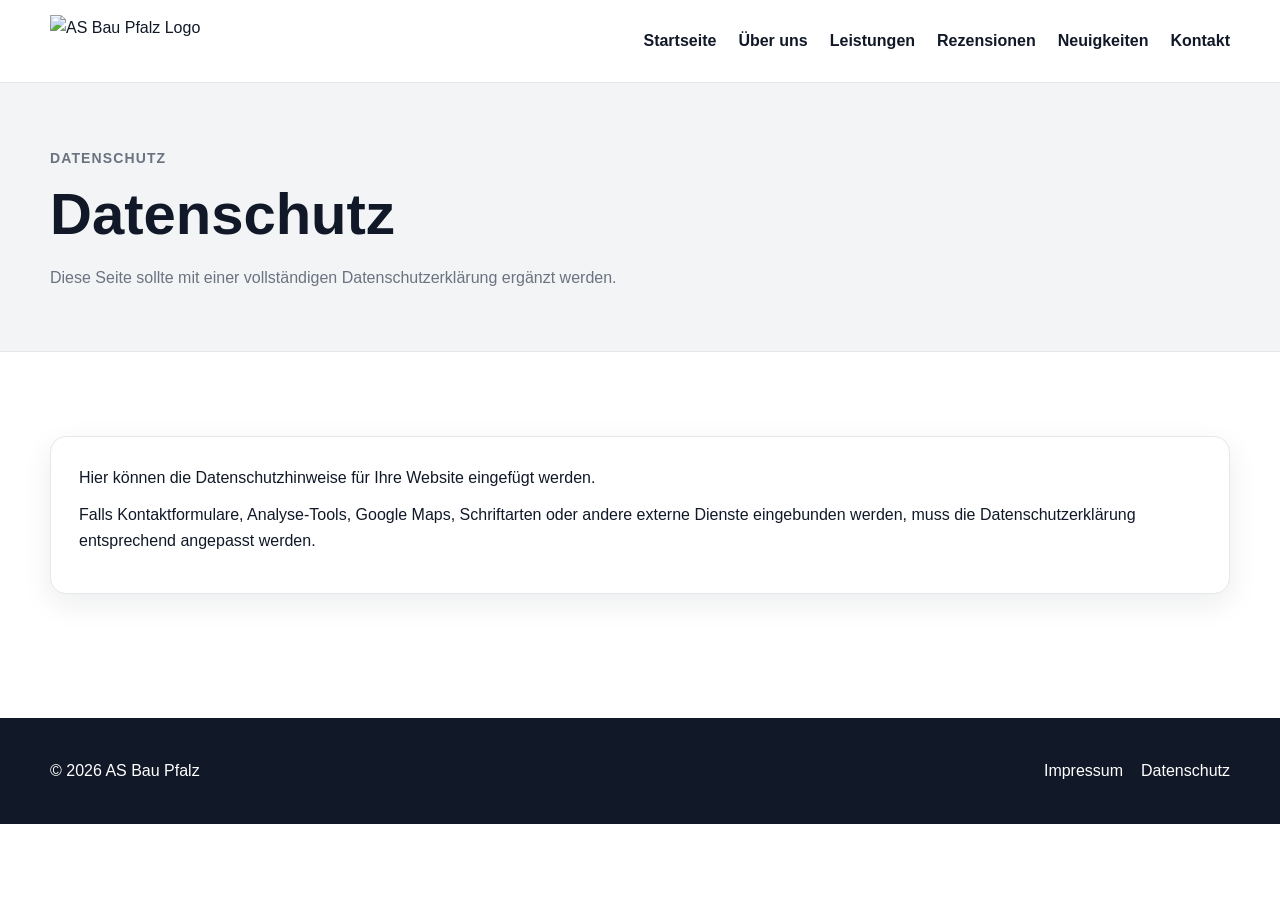
==== datenschutz.html @ 0f791a1e "Create datenschutz.html" ====
<!DOCTYPE html>
<html lang="de">
<head>
  <meta charset="UTF-8" />
  <meta name="viewport" content="width=device-width, initial-scale=1.0" />
  <title>Datenschutz | AS Bau Pfalz</title>
  <meta name="description" content="Datenschutzhinweise von AS Bau Pfalz." />
  <link rel="stylesheet" href="style.css" />
</head>
<body>
  <header class="site-header">
    <div class="container nav-wrap">
      <a href="index.html" class="brand">
        <img src="assets/logo.png" alt="AS Bau Pfalz Logo" class="logo" />
      </a>
      <nav class="site-nav">
        <a href="index.html">Startseite</a>
        <a href="ueber-uns.html">Über uns</a>
        <a href="leistungen.html">Leistungen</a>
        <a href="rezensionen.html">Rezensionen</a>
        <a href="neuigkeiten.html">Neuigkeiten</a>
        <a href="kontakt.html">Kontakt</a>
      </nav>
    </div>
  </header>

  <main>
    <section class="page-hero">
      <div class="container">
        <p class="eyebrow">Datenschutz</p>
        <h1>Datenschutz</h1>
        <p>Diese Seite sollte mit einer vollständigen Datenschutzerklärung ergänzt werden.</p>
      </div>
    </section>

    <section class="section">
      <div class="container">
        <article class="card legal">
          <p>Hier können die Datenschutzhinweise für Ihre Website eingefügt werden.</p>
          <p>Falls Kontaktformulare, Analyse-Tools, Google Maps, Schriftarten oder andere externe Dienste eingebunden werden, muss die Datenschutzerklärung entsprechend angepasst werden.</p>
        </article>
      </div>
    </section>
  </main>

  <footer class="site-footer">
    <div class="container footer-wrap">
      <p>© 2026 AS Bau Pfalz</p>
      <div class="footer-links">
        <a href="impressum.html">Impressum</a>
        <a href="datenschutz.html">Datenschutz</a>
      </div>
    </div>
  </footer>
</body>
</html>
---- style.css ----
:root {
  --primary: #0E4FAF;
  --dark: #111827;
  --dark-2: #1F2937;
  --light: #F3F4F6;
  --white: #FFFFFF;
  --muted: #6B7280;
  --border: #E5E7EB;
  --shadow: 0 10px 30px rgba(17, 24, 39, 0.08);
  --radius: 16px;
  --container: 1180px;
}

* {
  box-sizing: border-box;
}

html {
  scroll-behavior: smooth;
}

body {
  margin: 0;
  font-family: Arial, sans-serif;
  color: var(--dark);
  background: var(--white);
  line-height: 1.6;
}

a {
  color: inherit;
  text-decoration: none;
}

img {
  max-width: 100%;
  display: block;
}

.container {
  width: min(100% - 32px, var(--container));
  margin: 0 auto;
}

.site-header {
  background: var(--white);
  border-bottom: 1px solid var(--border);
  position: sticky;
  top: 0;
  z-index: 10;
}

.nav-wrap {
  display: flex;
  align-items: center;
  justify-content: space-between;
  min-height: 82px;
  gap: 24px;
}

.brand {
  display: flex;
  align-items: center;
}

.logo {
  height: 52px;
  width: auto;
}

.site-nav {
  display: flex;
  gap: 22px;
  flex-wrap: wrap;
}

.site-nav a {
  font-weight: 700;
  color: var(--dark);
}

.site-nav a.active,
.site-nav a:hover {
  color: var(--primary);
}

.hero {
  background: linear-gradient(135deg, var(--dark) 0%, #153D7A 60%, var(--primary) 100%);
  color: var(--white);
  padding: 88px 0;
}

.hero-grid {
  display: grid;
  grid-template-columns: 1.2fr 0.8fr;
  gap: 28px;
  align-items: center;
}

.eyebrow {
  color: var(--primary);
  font-weight: 700;
  text-transform: uppercase;
  letter-spacing: 0.08em;
  font-size: 14px;
  margin: 0 0 10px;
}

.hero .eyebrow {
  color: #BFDBFE;
}

h1, h2, h3 {
  line-height: 1.2;
  margin-top: 0;
}

h1 {
  font-size: clamp(36px, 6vw, 58px);
  margin-bottom: 16px;
}

h2 {
  font-size: clamp(28px, 4vw, 40px);
  margin-bottom: 14px;
}

h3 {
  font-size: 22px;
  margin-bottom: 12px;
}

.lead {
  font-size: 18px;
  max-width: 700px;
  color: rgba(255,255,255,0.92);
}

.hero-actions {
  display: flex;
  gap: 14px;
  flex-wrap: wrap;
  margin-top: 28px;
}

.button {
  display: inline-flex;
  align-items: center;
  justify-content: center;
  padding: 14px 22px;
  border-radius: 999px;
  background: var(--primary);
  color: var(--white);
  font-weight: 700;
  border: 2px solid var(--primary);
  transition: 0.2s ease;
}

.button:hover {
  transform: translateY(-1px);
  opacity: 0.95;
}

.button-secondary {
  background: transparent;
  border-color: rgba(255,255,255,0.3);
  color: var(--white);
}

.hero-card,
.card,
.cta-box {
  border-radius: var(--radius);
  box-shadow: var(--shadow);
}

.hero-card {
  background: rgba(255,255,255,0.08);
  border: 1px solid rgba(255,255,255,0.12);
  padding: 28px;
  backdrop-filter: blur(8px);
}

.check-list {
  margin: 18px 0 0;
  padding-left: 20px;
}

.check-list li {
  margin-bottom: 10px;
}

.section {
  padding: 84px 0;
}

.section-alt {
  background: var(--light);
}

.section-head {
  max-width: 760px;
  margin-bottom: 28px;
}

.grid-3 {
  display: grid;
  grid-template-columns: repeat(3, 1fr);
  gap: 22px;
}

.card {
  background: var(--white);
  padding: 28px;
  border: 1px solid var(--border);
}

.soft {
  background: #F8FAFC;
}

.split {
  display: grid;
  grid-template-columns: 1fr 1fr;
  gap: 22px;
}

.text-link {
  color: var(--primary);
  font-weight: 700;
}

.cta-section {
  padding-top: 0;
}

.cta-box {
  background: var(--dark);
  color: var(--white);
  padding: 34px;
  display: flex;
  align-items: center;
  justify-content: space-between;
  gap: 22px;
}

.page-hero {
  background: var(--light);
  padding: 64px 0 44px;
  border-bottom: 1px solid var(--border);
}

.page-hero p {
  max-width: 760px;
  color: var(--muted);
}

.content-grid {
  display: grid;
  grid-template-columns: 1fr 1fr;
  gap: 24px;
}

.list-clean {
  padding-left: 20px;
}

.list-clean li {
  margin-bottom: 10px;
}

.review {
  border-left: 4px solid var(--primary);
}

.news-item + .news-item {
  margin-top: 22px;
}

.contact-box p,
.legal p {
  margin: 0 0 12px;
}

.site-footer {
  background: var(--dark);
  color: var(--white);
  padding: 24px 0;
  margin-top: 40px;
}

.footer-wrap {
  display: flex;
  align-items: center;
  justify-content: space-between;
  gap: 18px;
  flex-wrap: wrap;
}

.footer-links {
  display: flex;
  gap: 18px;
  flex-wrap: wrap;
}

.footer-links a:hover {
  color: #BFDBFE;
}

@media (max-width: 960px) {
  .hero-grid,
  .grid-3,
  .split,
  .content-grid {
    grid-template-columns: 1fr;
  }

  .nav-wrap {
    align-items: flex-start;
    padding: 16px 0;
    flex-direction: column;
  }

  .site-nav {
    gap: 14px;
  }

  .cta-box {
    flex-direction: column;
    align-items: flex-start;
  }
}
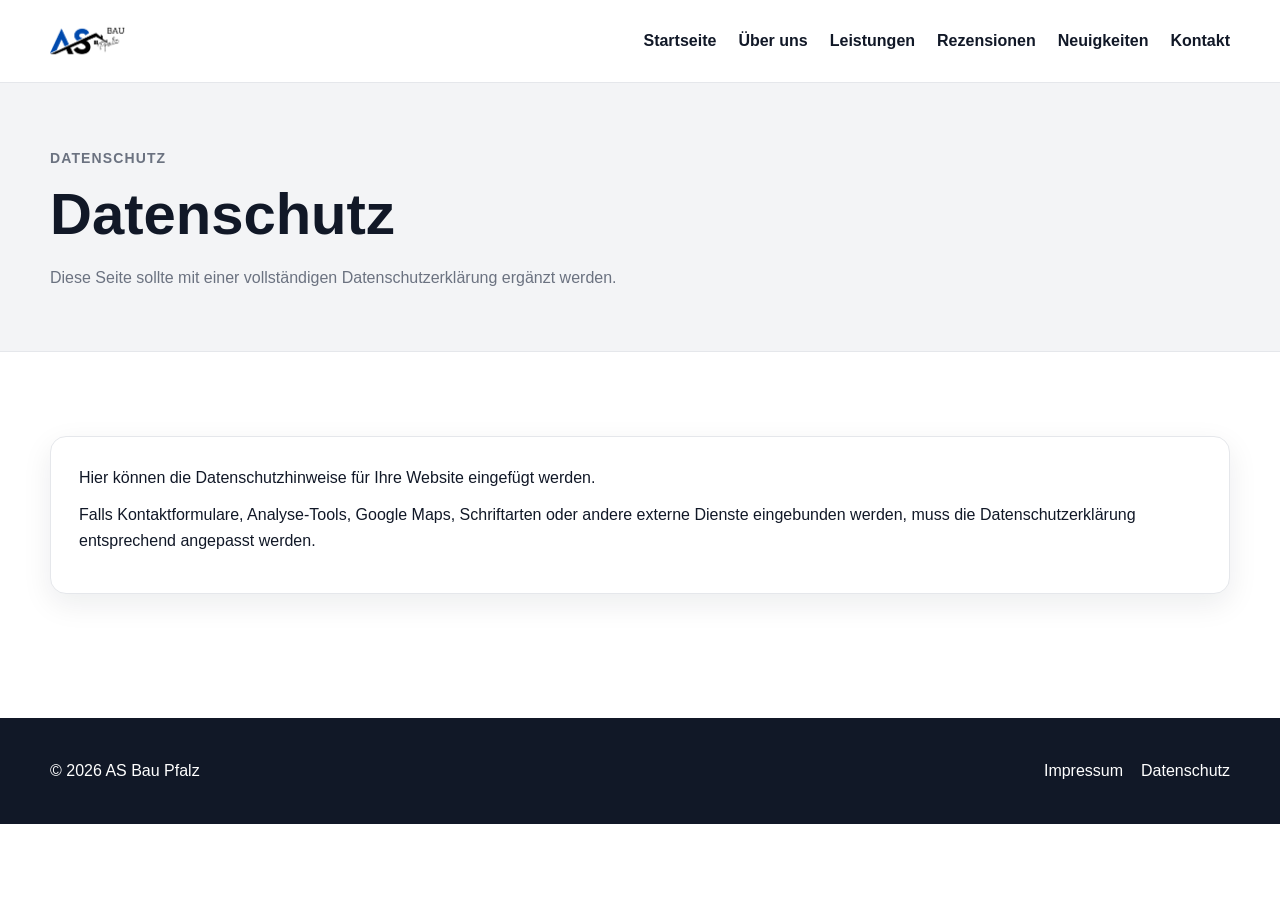
==== commit 02db871a: "Update datenschutz.html" ====
--- a/datenschutz.html
+++ b/datenschutz.html
@@ -11,7 +11,7 @@
   <header class="site-header">
     <div class="container nav-wrap">
       <a href="index.html" class="brand">
-        <img src="assets/logo.png" alt="AS Bau Pfalz Logo" class="logo" />
+        <img src="logo.png" alt="AS Bau Pfalz Logo" class="logo" />
       </a>
       <nav class="site-nav">
         <a href="index.html">Startseite</a>
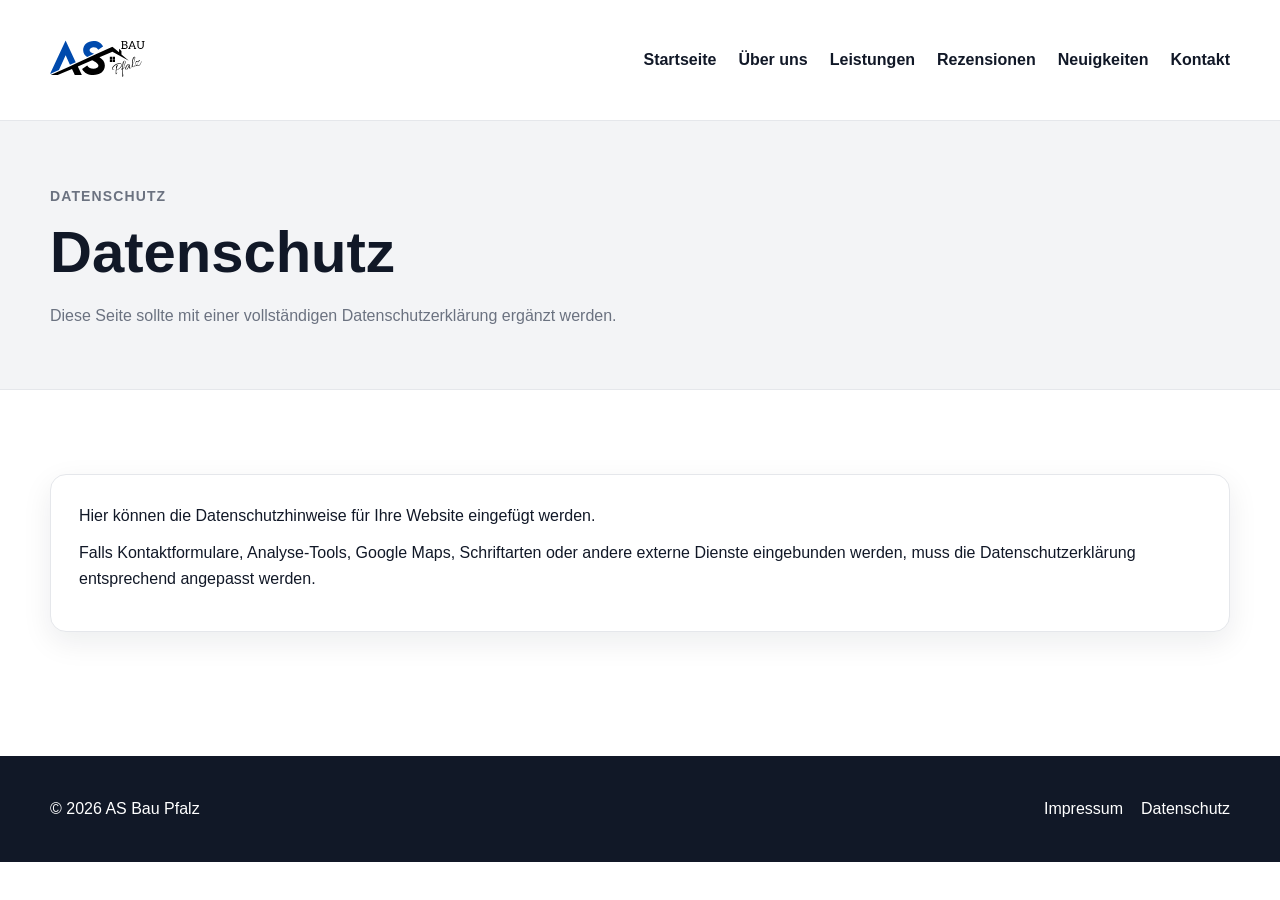
==== commit ece2f31a: "Update datenschutz.html" ====
--- a/datenschutz.html
+++ b/datenschutz.html
@@ -11,7 +11,7 @@
   <header class="site-header">
     <div class="container nav-wrap">
       <a href="index.html" class="brand">
-        <img src="logo.png" alt="AS Bau Pfalz Logo" class="logo" />
+        <img src="BAU (2500 x 2500 px).svg" alt="AS Bau Pfalz Logo" class="logo" />
       </a>
       <nav class="site-nav">
         <a href="index.html">Startseite</a>
--- a/style.css
+++ b/style.css
@@ -54,17 +54,18 @@
   display: flex;
   align-items: center;
   justify-content: space-between;
-  min-height: 82px;
+  min-height: 120px;
   gap: 24px;
 }
 
 .brand {
   display: flex;
   align-items: center;
+  padding: 8px 0;
 }
 
 .logo {
-  height: 52px;
+  height: 95px;
   width: auto;
 }
 
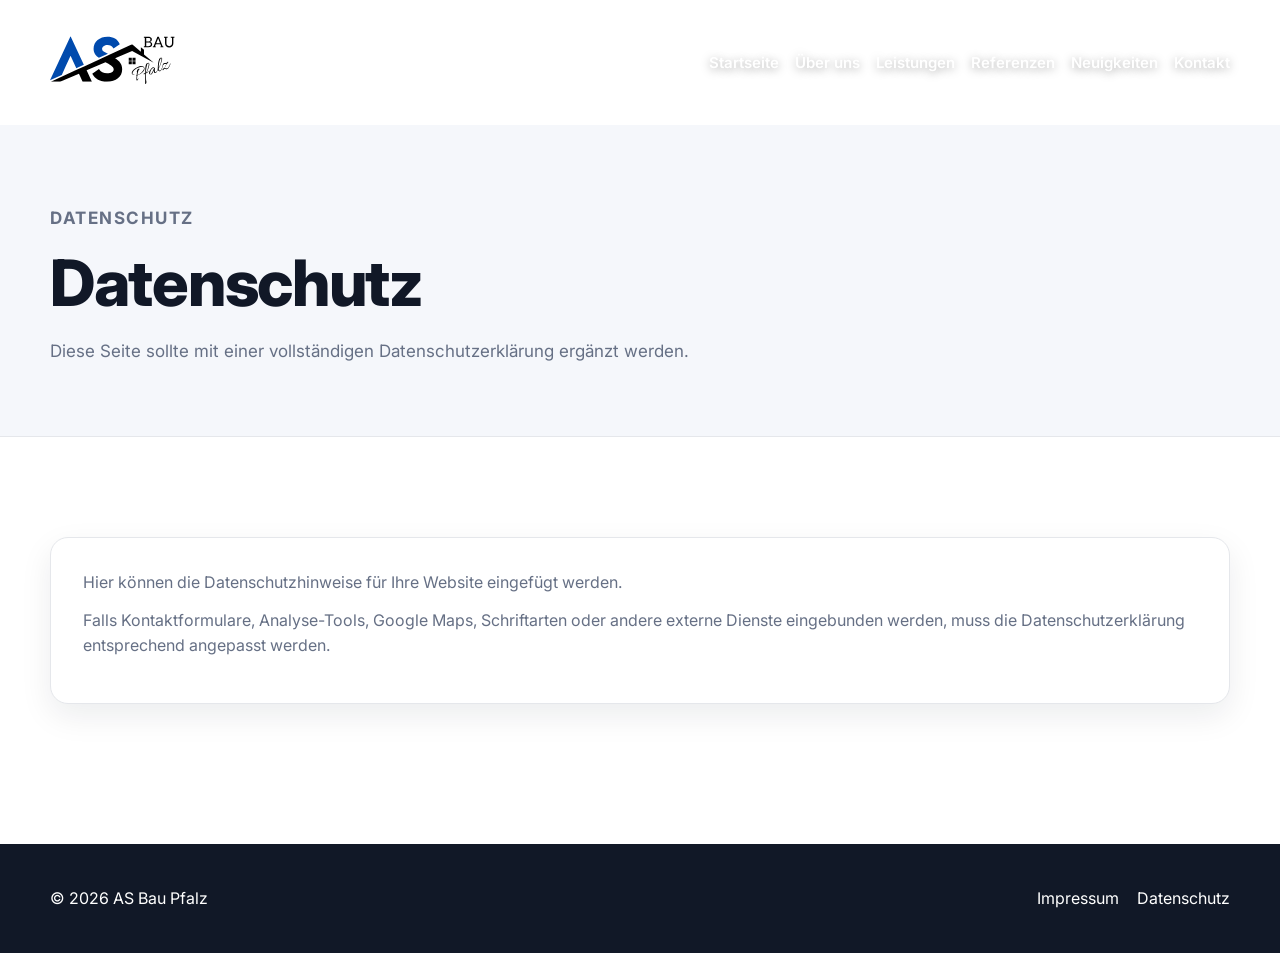
==== commit 3a1c039e: "Update datenschutz.html" ====
--- a/datenschutz.html
+++ b/datenschutz.html
@@ -17,7 +17,7 @@
         <a href="index.html">Startseite</a>
         <a href="ueber-uns.html">Über uns</a>
         <a href="leistungen.html">Leistungen</a>
-        <a href="rezensionen.html">Rezensionen</a>
+        <a href="Referenzen.html">Referenzen</a>
         <a href="neuigkeiten.html">Neuigkeiten</a>
         <a href="kontakt.html">Kontakt</a>
       </nav>
--- a/style.css
+++ b/style.css
@@ -1,13 +1,15 @@
+@import url('https://fonts.googleapis.com/css2?family=Inter:wght@400;500;600;700;800&display=swap');
+
 :root {
   --primary: #0E4FAF;
   --dark: #111827;
   --dark-2: #1F2937;
-  --light: #F3F4F6;
+  --light: #F5F7FB;
   --white: #FFFFFF;
-  --muted: #6B7280;
+  --muted: #667085;
   --border: #E5E7EB;
-  --shadow: 0 10px 30px rgba(17, 24, 39, 0.08);
-  --radius: 16px;
+  --shadow: 0 12px 32px rgba(17, 24, 39, 0.08);
+  --radius: 18px;
   --container: 1180px;
 }
 
@@ -21,7 +23,7 @@
 
 body {
   margin: 0;
-  font-family: Arial, sans-serif;
+  font-family: 'Inter', Arial, sans-serif;
   color: var(--dark);
   background: var(--white);
   line-height: 1.6;
@@ -38,63 +40,93 @@
 }
 
 .container {
-  width: min(100% - 32px, var(--container));
+  width: min(100% - 40px, var(--container));
   margin: 0 auto;
 }
 
 .site-header {
-  background: var(--white);
-  border-bottom: 1px solid var(--border);
-  position: sticky;
+  z-index: 30;
+}
+
+.site-header-overlay {
+  position: absolute;
   top: 0;
-  z-index: 10;
+  left: 0;
+  width: 100%;
+  background: transparent;
+  border-bottom: none;
 }
 
 .nav-wrap {
   display: flex;
   align-items: center;
   justify-content: space-between;
-  min-height: 120px;
+  min-height: 118px;
   gap: 24px;
 }
 
 .brand {
   display: flex;
   align-items: center;
-  padding: 8px 0;
+  padding: 0;
+  line-height: 1;
+  flex-shrink: 0;
 }
 
 .logo {
-  height: 95px;
+  height: 125px;
   width: auto;
+  max-width: none;
 }
 
 .site-nav {
   display: flex;
-  gap: 22px;
-  flex-wrap: wrap;
+  gap: 16px;
+  flex-wrap: nowrap;
+  align-items: center;
 }
 
 .site-nav a {
-  font-weight: 700;
-  color: var(--dark);
+  font-weight: 600;
+  color: #ffffff;
+  font-size: 15px;
+  transition: 0.2s ease;
+  white-space: nowrap;
+  text-shadow: 0 2px 10px rgba(0,0,0,0.35);
 }
 
 .site-nav a.active,
 .site-nav a:hover {
-  color: var(--primary);
-}
-
-.hero {
-  background: linear-gradient(135deg, var(--dark) 0%, #153D7A 60%, var(--primary) 100%);
+  color: #dbeafe;
+}
+
+.hero.hero-image {
+  background: url('fahrzeug.png') center center / cover no-repeat;
   color: var(--white);
-  padding: 88px 0;
+  min-height: 112vh;
+  position: relative;
+  padding: 0;
+}
+
+.hero-overlay {
+  background: linear-gradient(
+    90deg,
+    rgba(15, 23, 42, 0.55) 0%,
+    rgba(15, 23, 42, 0.32) 32%,
+    rgba(15, 23, 42, 0.14) 62%,
+    rgba(15, 23, 42, 0.06) 100%
+  );
+  min-height: 112vh;
+  display: flex;
+  align-items: center;
+  padding-top: 110px;
+  padding-bottom: 40px;
 }
 
 .hero-grid {
   display: grid;
-  grid-template-columns: 1.2fr 0.8fr;
-  gap: 28px;
+  grid-template-columns: 1.15fr 0.85fr;
+  gap: 34px;
   align-items: center;
 }
 
@@ -102,53 +134,58 @@
   color: var(--primary);
   font-weight: 700;
   text-transform: uppercase;
-  letter-spacing: 0.08em;
-  font-size: 14px;
-  margin: 0 0 10px;
+  letter-spacing: 0.09em;
+  font-size: 13px;
+  margin: 0 0 14px;
 }
 
 .hero .eyebrow {
-  color: #BFDBFE;
+  color: #dbeafe;
 }
 
 h1, h2, h3 {
-  line-height: 1.2;
+  line-height: 1.15;
   margin-top: 0;
+  letter-spacing: -0.02em;
 }
 
 h1 {
-  font-size: clamp(36px, 6vw, 58px);
+  font-size: clamp(40px, 6vw, 64px);
+  margin-bottom: 18px;
+  font-weight: 800;
+}
+
+h2 {
+  font-size: clamp(30px, 4vw, 46px);
   margin-bottom: 16px;
-}
-
-h2 {
-  font-size: clamp(28px, 4vw, 40px);
-  margin-bottom: 14px;
+  font-weight: 800;
 }
 
 h3 {
   font-size: 22px;
   margin-bottom: 12px;
+  font-weight: 700;
 }
 
 .lead {
-  font-size: 18px;
-  max-width: 700px;
-  color: rgba(255,255,255,0.92);
+  font-size: 19px;
+  max-width: 720px;
+  color: rgba(255,255,255,0.96);
+  text-shadow: 0 2px 14px rgba(0,0,0,0.28);
 }
 
 .hero-actions {
   display: flex;
   gap: 14px;
   flex-wrap: wrap;
-  margin-top: 28px;
+  margin-top: 32px;
 }
 
 .button {
   display: inline-flex;
   align-items: center;
   justify-content: center;
-  padding: 14px 22px;
+  padding: 14px 24px;
   border-radius: 999px;
   background: var(--primary);
   color: var(--white);
@@ -159,12 +196,12 @@
 
 .button:hover {
   transform: translateY(-1px);
-  opacity: 0.95;
+  opacity: 0.96;
 }
 
 .button-secondary {
   background: transparent;
-  border-color: rgba(255,255,255,0.3);
+  border-color: rgba(255,255,255,0.55);
   color: var(--white);
 }
 
@@ -176,10 +213,15 @@
 }
 
 .hero-card {
-  background: rgba(255,255,255,0.08);
-  border: 1px solid rgba(255,255,255,0.12);
-  padding: 28px;
-  backdrop-filter: blur(8px);
+  background: rgba(255,255,255,0.12);
+  border: 1px solid rgba(255,255,255,0.18);
+  padding: 30px;
+  backdrop-filter: blur(10px);
+}
+
+.hero-card h2 {
+  color: #ffffff;
+  font-size: 28px;
 }
 
 .check-list {
@@ -188,11 +230,11 @@
 }
 
 .check-list li {
-  margin-bottom: 10px;
+  margin-bottom: 12px;
 }
 
 .section {
-  padding: 84px 0;
+  padding: 100px 0;
 }
 
 .section-alt {
@@ -200,20 +242,31 @@
 }
 
 .section-head {
+  max-width: 800px;
+  margin-bottom: 34px;
+}
+
+.section-head p {
+  color: var(--muted);
   max-width: 760px;
-  margin-bottom: 28px;
+  font-size: 17px;
 }
 
 .grid-3 {
   display: grid;
   grid-template-columns: repeat(3, 1fr);
-  gap: 22px;
+  gap: 24px;
 }
 
 .card {
   background: var(--white);
-  padding: 28px;
+  padding: 32px;
   border: 1px solid var(--border);
+}
+
+.card p {
+  color: var(--muted);
+  font-size: 16px;
 }
 
 .soft {
@@ -223,7 +276,7 @@
 .split {
   display: grid;
   grid-template-columns: 1fr 1fr;
-  gap: 22px;
+  gap: 24px;
 }
 
 .text-link {
@@ -238,7 +291,7 @@
 .cta-box {
   background: var(--dark);
   color: var(--white);
-  padding: 34px;
+  padding: 38px;
   display: flex;
   align-items: center;
   justify-content: space-between;
@@ -247,13 +300,14 @@
 
 .page-hero {
   background: var(--light);
-  padding: 64px 0 44px;
+  padding: 80px 0 54px;
   border-bottom: 1px solid var(--border);
 }
 
 .page-hero p {
   max-width: 760px;
   color: var(--muted);
+  font-size: 17px;
 }
 
 .content-grid {
@@ -286,7 +340,7 @@
 .site-footer {
   background: var(--dark);
   color: var(--white);
-  padding: 24px 0;
+  padding: 26px 0;
   margin-top: 40px;
 }
 
@@ -306,6 +360,20 @@
 
 .footer-links a:hover {
   color: #BFDBFE;
+}
+
+@media (max-width: 1100px) {
+  .site-nav {
+    gap: 12px;
+  }
+
+  .site-nav a {
+    font-size: 14px;
+  }
+
+  .logo {
+    height: 96px;
+  }
 }
 
 @media (max-width: 960px) {
@@ -318,16 +386,31 @@
 
   .nav-wrap {
     align-items: flex-start;
-    padding: 16px 0;
+    padding: 14px 0;
     flex-direction: column;
+    min-height: auto;
   }
 
   .site-nav {
     gap: 14px;
+    flex-wrap: wrap;
   }
 
   .cta-box {
     flex-direction: column;
     align-items: flex-start;
   }
-}
+
+  .logo {
+    height: 82px;
+  }
+
+  .hero.hero-image,
+  .hero-overlay {
+    min-height: 100vh;
+  }
+
+  .site-header-overlay {
+    position: absolute;
+  }
+}
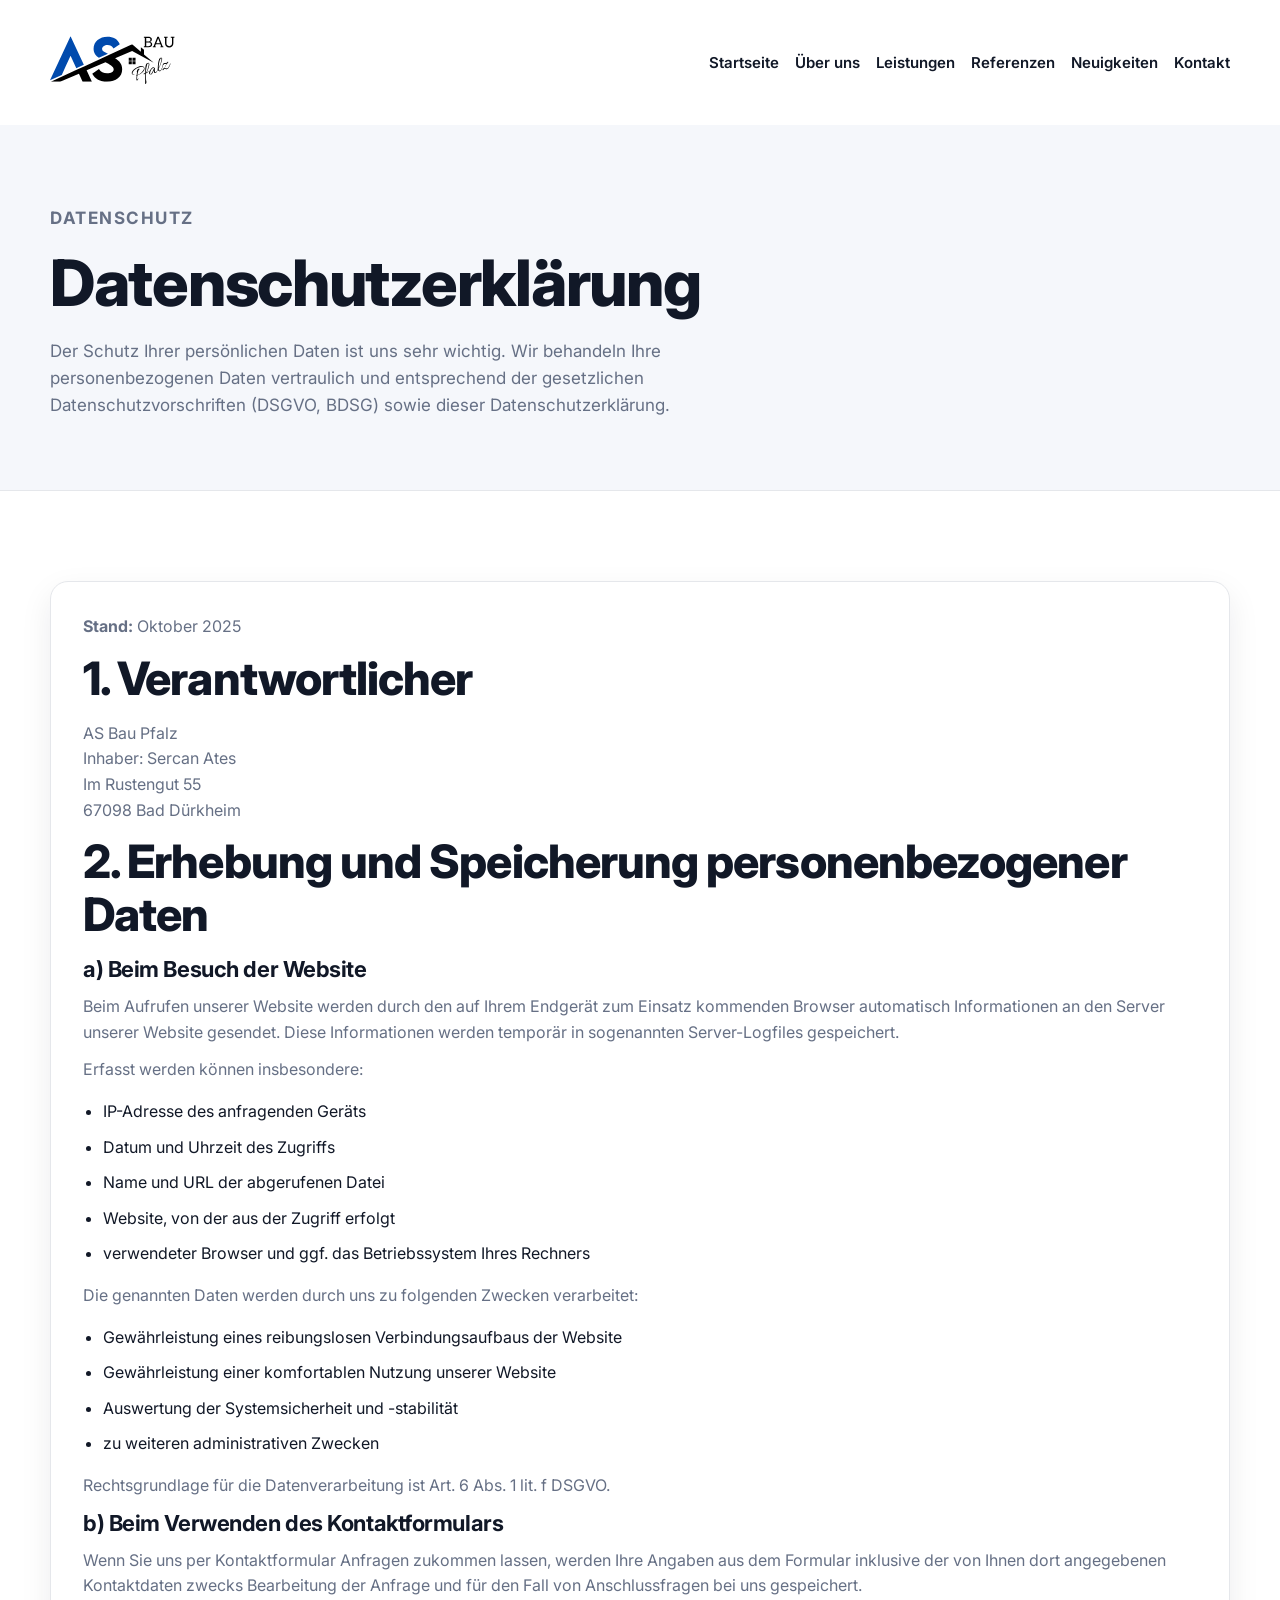
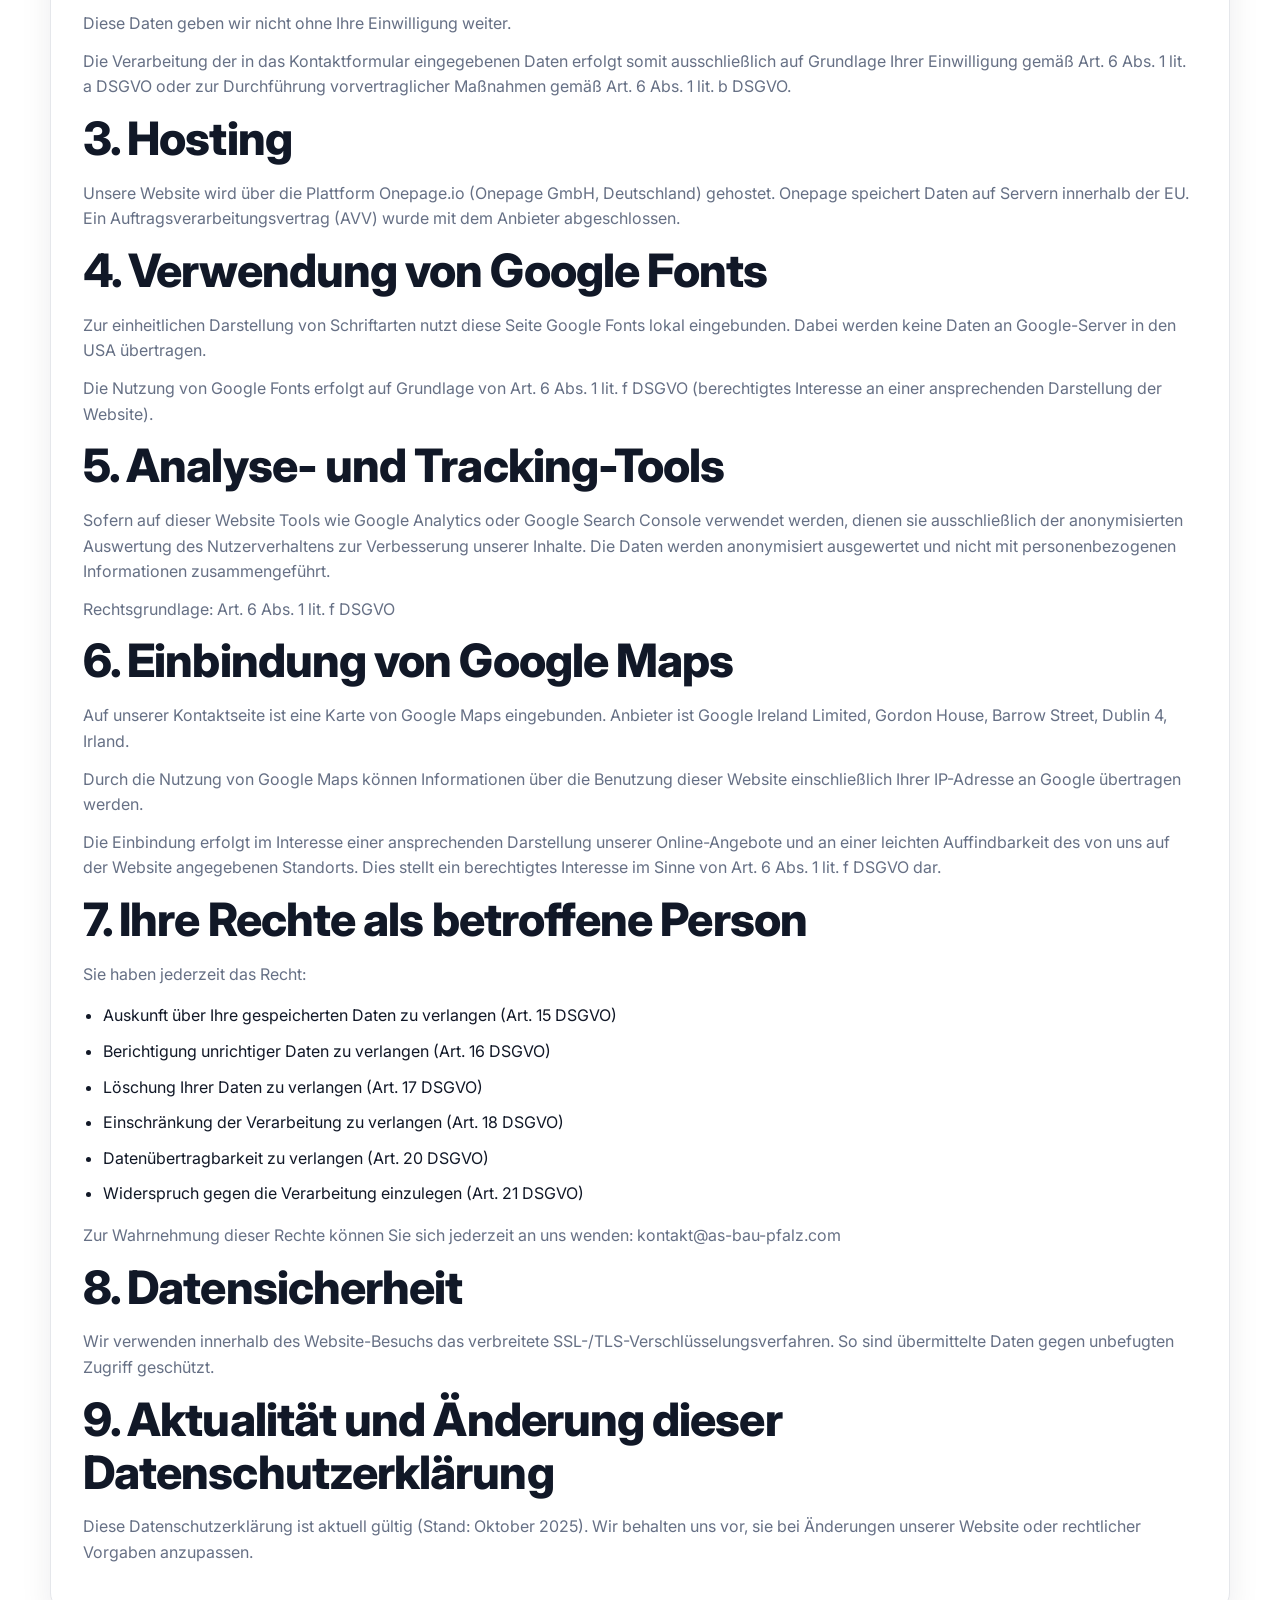
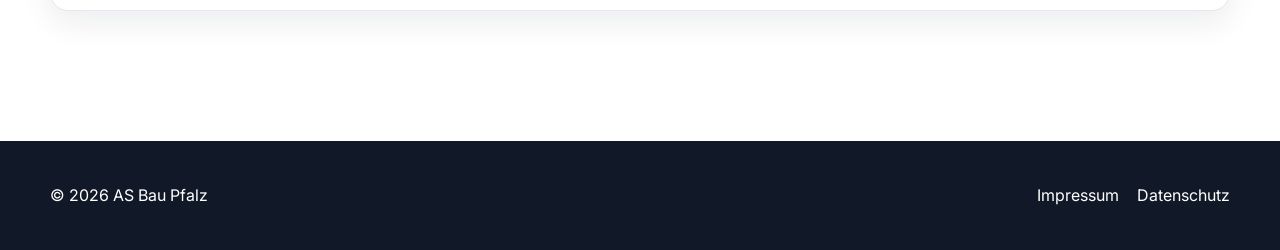
==== commit 5c926a0b: "Update datenschutz.html" ====
--- a/datenschutz.html
+++ b/datenschutz.html
@@ -4,7 +4,7 @@
   <meta charset="UTF-8" />
   <meta name="viewport" content="width=device-width, initial-scale=1.0" />
   <title>Datenschutz | AS Bau Pfalz</title>
-  <meta name="description" content="Datenschutzhinweise von AS Bau Pfalz." />
+  <meta name="description" content="Datenschutzerklärung von AS Bau Pfalz." />
   <link rel="stylesheet" href="style.css" />
 </head>
 <body>
@@ -13,11 +13,11 @@
       <a href="index.html" class="brand">
         <img src="BAU (2500 x 2500 px).svg" alt="AS Bau Pfalz Logo" class="logo" />
       </a>
-      <nav class="site-nav">
+      <nav class="site-nav contact-nav-dark">
         <a href="index.html">Startseite</a>
         <a href="ueber-uns.html">Über uns</a>
         <a href="leistungen.html">Leistungen</a>
-        <a href="Referenzen.html">Referenzen</a>
+        <a href="referenzen.html">Referenzen</a>
         <a href="neuigkeiten.html">Neuigkeiten</a>
         <a href="kontakt.html">Kontakt</a>
       </nav>
@@ -27,17 +27,144 @@
   <main>
     <section class="page-hero">
       <div class="container">
-        <p class="eyebrow">Datenschutz</p>
-        <h1>Datenschutz</h1>
-        <p>Diese Seite sollte mit einer vollständigen Datenschutzerklärung ergänzt werden.</p>
+        <p class="eyebrow">DATENSCHUTZ</p>
+        <h1>Datenschutzerklärung</h1>
+        <p>
+          Der Schutz Ihrer persönlichen Daten ist uns sehr wichtig. Wir behandeln Ihre
+          personenbezogenen Daten vertraulich und entsprechend der gesetzlichen
+          Datenschutzvorschriften (DSGVO, BDSG) sowie dieser Datenschutzerklärung.
+        </p>
       </div>
     </section>
 
     <section class="section">
       <div class="container">
         <article class="card legal">
-          <p>Hier können die Datenschutzhinweise für Ihre Website eingefügt werden.</p>
-          <p>Falls Kontaktformulare, Analyse-Tools, Google Maps, Schriftarten oder andere externe Dienste eingebunden werden, muss die Datenschutzerklärung entsprechend angepasst werden.</p>
+          <p><strong>Stand:</strong> Oktober 2025</p>
+
+          <h2>1. Verantwortlicher</h2>
+          <p>
+            AS Bau Pfalz<br>
+            Inhaber: Sercan Ates<br>
+            Im Rustengut 55<br>
+            67098 Bad Dürkheim
+          </p>
+
+          <h2>2. Erhebung und Speicherung personenbezogener Daten</h2>
+
+          <h3>a) Beim Besuch der Website</h3>
+          <p>
+            Beim Aufrufen unserer Website werden durch den auf Ihrem Endgerät zum Einsatz kommenden
+            Browser automatisch Informationen an den Server unserer Website gesendet. Diese Informationen
+            werden temporär in sogenannten Server-Logfiles gespeichert.
+          </p>
+          <p>
+            Erfasst werden können insbesondere:
+          </p>
+          <ul class="list-clean">
+            <li>IP-Adresse des anfragenden Geräts</li>
+            <li>Datum und Uhrzeit des Zugriffs</li>
+            <li>Name und URL der abgerufenen Datei</li>
+            <li>Website, von der aus der Zugriff erfolgt</li>
+            <li>verwendeter Browser und ggf. das Betriebssystem Ihres Rechners</li>
+          </ul>
+          <p>
+            Die genannten Daten werden durch uns zu folgenden Zwecken verarbeitet:
+          </p>
+          <ul class="list-clean">
+            <li>Gewährleistung eines reibungslosen Verbindungsaufbaus der Website</li>
+            <li>Gewährleistung einer komfortablen Nutzung unserer Website</li>
+            <li>Auswertung der Systemsicherheit und -stabilität</li>
+            <li>zu weiteren administrativen Zwecken</li>
+          </ul>
+          <p>
+            Rechtsgrundlage für die Datenverarbeitung ist Art. 6 Abs. 1 lit. f DSGVO.
+          </p>
+
+          <h3>b) Beim Verwenden des Kontaktformulars</h3>
+          <p>
+            Wenn Sie uns per Kontaktformular Anfragen zukommen lassen, werden Ihre Angaben aus dem
+            Formular inklusive der von Ihnen dort angegebenen Kontaktdaten zwecks Bearbeitung der
+            Anfrage und für den Fall von Anschlussfragen bei uns gespeichert.
+          </p>
+          <p>
+            Diese Daten geben wir nicht ohne Ihre Einwilligung weiter.
+          </p>
+          <p>
+            Die Verarbeitung der in das Kontaktformular eingegebenen Daten erfolgt somit ausschließlich
+            auf Grundlage Ihrer Einwilligung gemäß Art. 6 Abs. 1 lit. a DSGVO oder zur Durchführung
+            vorvertraglicher Maßnahmen gemäß Art. 6 Abs. 1 lit. b DSGVO.
+          </p>
+
+          <h2>3. Hosting</h2>
+          <p>
+            Unsere Website wird über die Plattform Onepage.io (Onepage GmbH, Deutschland) gehostet.
+            Onepage speichert Daten auf Servern innerhalb der EU. Ein Auftragsverarbeitungsvertrag (AVV)
+            wurde mit dem Anbieter abgeschlossen.
+          </p>
+
+          <h2>4. Verwendung von Google Fonts</h2>
+          <p>
+            Zur einheitlichen Darstellung von Schriftarten nutzt diese Seite Google Fonts lokal eingebunden.
+            Dabei werden keine Daten an Google-Server in den USA übertragen.
+          </p>
+          <p>
+            Die Nutzung von Google Fonts erfolgt auf Grundlage von Art. 6 Abs. 1 lit. f DSGVO
+            (berechtigtes Interesse an einer ansprechenden Darstellung der Website).
+          </p>
+
+          <h2>5. Analyse- und Tracking-Tools</h2>
+          <p>
+            Sofern auf dieser Website Tools wie Google Analytics oder Google Search Console verwendet werden,
+            dienen sie ausschließlich der anonymisierten Auswertung des Nutzerverhaltens zur Verbesserung
+            unserer Inhalte. Die Daten werden anonymisiert ausgewertet und nicht mit personenbezogenen
+            Informationen zusammengeführt.
+          </p>
+          <p>
+            Rechtsgrundlage: Art. 6 Abs. 1 lit. f DSGVO
+          </p>
+
+          <h2>6. Einbindung von Google Maps</h2>
+          <p>
+            Auf unserer Kontaktseite ist eine Karte von Google Maps eingebunden. Anbieter ist Google Ireland Limited,
+            Gordon House, Barrow Street, Dublin 4, Irland.
+          </p>
+          <p>
+            Durch die Nutzung von Google Maps können Informationen über die Benutzung dieser Website
+            einschließlich Ihrer IP-Adresse an Google übertragen werden.
+          </p>
+          <p>
+            Die Einbindung erfolgt im Interesse einer ansprechenden Darstellung unserer Online-Angebote
+            und an einer leichten Auffindbarkeit des von uns auf der Website angegebenen Standorts.
+            Dies stellt ein berechtigtes Interesse im Sinne von Art. 6 Abs. 1 lit. f DSGVO dar.
+          </p>
+
+          <h2>7. Ihre Rechte als betroffene Person</h2>
+          <p>Sie haben jederzeit das Recht:</p>
+          <ul class="list-clean">
+            <li>Auskunft über Ihre gespeicherten Daten zu verlangen (Art. 15 DSGVO)</li>
+            <li>Berichtigung unrichtiger Daten zu verlangen (Art. 16 DSGVO)</li>
+            <li>Löschung Ihrer Daten zu verlangen (Art. 17 DSGVO)</li>
+            <li>Einschränkung der Verarbeitung zu verlangen (Art. 18 DSGVO)</li>
+            <li>Datenübertragbarkeit zu verlangen (Art. 20 DSGVO)</li>
+            <li>Widerspruch gegen die Verarbeitung einzulegen (Art. 21 DSGVO)</li>
+          </ul>
+          <p>
+            Zur Wahrnehmung dieser Rechte können Sie sich jederzeit an uns wenden:
+            kontakt@as-bau-pfalz.com
+          </p>
+
+          <h2>8. Datensicherheit</h2>
+          <p>
+            Wir verwenden innerhalb des Website-Besuchs das verbreitete SSL-/TLS-Verschlüsselungsverfahren.
+            So sind übermittelte Daten gegen unbefugten Zugriff geschützt.
+          </p>
+
+          <h2>9. Aktualität und Änderung dieser Datenschutzerklärung</h2>
+          <p>
+            Diese Datenschutzerklärung ist aktuell gültig (Stand: Oktober 2025).
+            Wir behalten uns vor, sie bei Änderungen unserer Website oder rechtlicher Vorgaben anzupassen.
+          </p>
         </article>
       </div>
     </section>
--- a/style.css
+++ b/style.css
@@ -9,6 +9,7 @@
   --muted: #667085;
   --border: #E5E7EB;
   --shadow: 0 12px 32px rgba(17, 24, 39, 0.08);
+  --shadow-strong: 0 18px 40px rgba(17, 24, 39, 0.08);
   --radius: 18px;
   --container: 1180px;
 }
@@ -44,6 +45,7 @@
   margin: 0 auto;
 }
 
+/* Header */
 .site-header {
   z-index: 30;
 }
@@ -88,24 +90,36 @@
 
 .site-nav a {
   font-weight: 600;
-  color: #ffffff;
+  color: #111827;
   font-size: 15px;
   transition: 0.2s ease;
   white-space: nowrap;
-  text-shadow: 0 2px 10px rgba(0,0,0,0.35);
+  text-shadow: none;
 }
 
 .site-nav a.active,
 .site-nav a:hover {
-  color: #dbeafe;
-}
-
+  color: #004aad;
+}
+
+.contact-nav-dark a {
+  color: #111827;
+  text-shadow: none;
+}
+
+.contact-nav-dark a.active,
+.contact-nav-dark a:hover {
+  color: #004aad;
+}
+
+/* Hero */
 .hero.hero-image {
-  background: url('fahrzeug.png') center center / cover no-repeat;
+  background: url('fahrzeug.png') center 0 / cover no-repeat;
   color: var(--white);
   min-height: 112vh;
   position: relative;
   padding: 0;
+  will-change: background-position;
 }
 
 .hero-overlay {
@@ -140,9 +154,11 @@
 }
 
 .hero .eyebrow {
-  color: #dbeafe;
-}
-
+  color: #004aad !important;
+  text-shadow: 0 1px 6px rgba(0, 0, 0, 0.35);
+}
+
+/* Typography */
 h1, h2, h3 {
   line-height: 1.15;
   margin-top: 0;
@@ -174,10 +190,15 @@
   text-shadow: 0 2px 14px rgba(0,0,0,0.28);
 }
 
-.hero-actions {
+/* Buttons */
+.hero-actions,
+.contact-page-actions {
   display: flex;
   gap: 14px;
   flex-wrap: wrap;
+}
+
+.hero-actions {
   margin-top: 32px;
 }
 
@@ -205,9 +226,22 @@
   color: var(--white);
 }
 
+.contact-button-dark {
+  background: transparent;
+  color: var(--primary);
+  border-color: var(--primary);
+}
+
+.form-submit-button {
+  min-width: 260px;
+  min-height: 58px;
+  font-size: 17px;
+  font-weight: 700;
+}
+
+/* Cards / Generic */
 .hero-card,
-.card,
-.cta-box {
+.card {
   border-radius: var(--radius);
   box-shadow: var(--shadow);
 }
@@ -224,17 +258,81 @@
   font-size: 28px;
 }
 
+.card {
+  background: var(--white);
+  padding: 32px;
+  border: 1px solid var(--border);
+}
+
+.card p {
+  color: var(--muted);
+  font-size: 16px;
+}
+
+.card-service,
+.card-stat,
+.card-feature {
+  transition: transform 0.2s ease, box-shadow 0.2s ease;
+}
+
+.card-service:hover,
+.card-stat:hover,
+.card-feature:hover {
+  transform: translateY(-4px);
+  box-shadow: 0 16px 36px rgba(17, 24, 39, 0.10);
+}
+
+.card-service,
+.card-feature {
+  min-height: 220px;
+}
+
+.card-stat {
+  min-height: 210px;
+  display: flex;
+  flex-direction: column;
+  justify-content: center;
+  text-align: center;
+  padding: 28px 24px;
+}
+
+.card-stat h3 {
+  font-size: 18px;
+  margin-bottom: 14px;
+  line-height: 1.35;
+}
+
+.stat-number {
+  font-size: 32px;
+  font-weight: 800;
+  color: var(--dark);
+  line-height: 1.2;
+  margin: 0;
+}
+
+/* Lists / utility */
 .check-list {
   margin: 18px 0 0;
   padding-left: 20px;
 }
 
-.check-list li {
-  margin-bottom: 12px;
-}
-
+.check-list li,
+.list-clean li {
+  margin-bottom: 10px;
+}
+
+.list-clean {
+  padding-left: 20px;
+}
+
+.text-link {
+  color: var(--primary);
+  font-weight: 700;
+}
+
+/* Sections */
 .section {
-  padding: 100px 0;
+  padding: 90px 0;
 }
 
 .section-alt {
@@ -252,50 +350,26 @@
   font-size: 17px;
 }
 
-.grid-3 {
-  display: grid;
-  grid-template-columns: repeat(3, 1fr);
-  gap: 24px;
-}
-
-.card {
-  background: var(--white);
-  padding: 32px;
-  border: 1px solid var(--border);
-}
-
-.card p {
-  color: var(--muted);
-  font-size: 16px;
-}
-
-.soft {
-  background: #F8FAFC;
-}
-
-.split {
-  display: grid;
-  grid-template-columns: 1fr 1fr;
-  gap: 24px;
-}
-
-.text-link {
-  color: var(--primary);
-  font-weight: 700;
-}
-
-.cta-section {
-  padding-top: 0;
-}
-
-.cta-box {
-  background: var(--dark);
-  color: var(--white);
-  padding: 38px;
-  display: flex;
-  align-items: center;
-  justify-content: space-between;
-  gap: 22px;
+.section-intro {
+  padding-top: 110px;
+}
+
+.section-head-center {
+  text-align: center;
+  margin: 0 auto 42px;
+  max-width: 900px;
+}
+
+.section-head-center h2 {
+  max-width: 1000px;
+  margin-left: auto;
+  margin-right: auto;
+}
+
+.section-head-center p {
+  margin-left: auto;
+  margin-right: auto;
+  max-width: 760px;
 }
 
 .page-hero {
@@ -310,20 +384,31 @@
   font-size: 17px;
 }
 
-.content-grid {
+/* Grids */
+.grid-3 {
+  display: grid;
+  grid-template-columns: repeat(3, minmax(0, 1fr));
+  gap: 24px;
+}
+
+.grid-4 {
+  display: grid;
+  grid-template-columns: repeat(4, minmax(0, 1fr));
+  gap: 24px;
+}
+
+.content-grid,
+.contact-page-grid {
   display: grid;
   grid-template-columns: 1fr 1fr;
   gap: 24px;
 }
 
-.list-clean {
-  padding-left: 20px;
-}
-
-.list-clean li {
-  margin-bottom: 10px;
-}
-
+.contact-page-grid {
+  align-items: stretch;
+}
+
+/* News / review */
 .review {
   border-left: 4px solid var(--primary);
 }
@@ -337,6 +422,159 @@
   margin: 0 0 12px;
 }
 
+/* Contact page cards */
+.contact-page-card {
+  min-height: 100%;
+  display: flex;
+  flex-direction: column;
+  padding: 36px;
+}
+
+.contact-page-list {
+  display: grid;
+  gap: 18px;
+  margin-top: 20px;
+}
+
+.contact-page-item,
+.contact-page-note {
+  background: #F8FAFC;
+  border: 1px solid var(--border);
+  border-radius: 14px;
+  padding: 18px;
+}
+
+.contact-page-item strong,
+.contact-page-note strong {
+  display: block;
+  margin-bottom: 10px;
+  font-size: 16px;
+  color: var(--dark);
+}
+
+.contact-page-item p,
+.contact-page-note p {
+  margin: 0;
+  padding-left: 0;
+  color: #004aad;
+}
+
+.contact-page-item p + p,
+.contact-page-note p + p {
+  margin-top: 6px;
+}
+
+.contact-page-note {
+  margin-top: 14px;
+}
+
+/* Label + icon */
+.label-with-icon {
+  display: inline-flex;
+  align-items: center;
+  column-gap: 16px;
+}
+
+.label-icon {
+  display: inline-flex;
+  align-items: center;
+  justify-content: center;
+  min-width: 24px;
+  color: #004aad;
+  flex-shrink: 0;
+  font-weight: 700;
+}
+
+/* Form */
+.contact-form-wrap {
+  max-width: 980px;
+  margin: 0 auto;
+}
+
+.contact-form-card {
+  background: var(--white);
+  border: 1px solid var(--border);
+  border-radius: 22px;
+  box-shadow: var(--shadow-strong);
+  padding: 40px;
+}
+
+.form-group {
+  margin-bottom: 22px;
+}
+
+.form-group label {
+  display: block;
+  font-weight: 700;
+  margin-bottom: 10px;
+  color: var(--dark);
+  font-size: 15px;
+}
+
+.form-group input,
+.form-group textarea {
+  width: 100%;
+  border: 1px solid #D0D5DD;
+  border-radius: 14px;
+  padding: 16px 18px;
+  font: inherit;
+  font-size: 16px;
+  color: var(--dark);
+  background: #fff;
+  outline: none;
+  transition: border-color 0.2s ease, box-shadow 0.2s ease, background 0.2s ease;
+}
+
+.form-group input {
+  min-height: 58px;
+}
+
+.form-group textarea {
+  min-height: 190px;
+  resize: vertical;
+}
+
+.form-group input::placeholder,
+.form-group textarea::placeholder {
+  color: #98A2B3;
+}
+
+.form-group input:focus,
+.form-group textarea:focus {
+  border-color: #004aad;
+  box-shadow: 0 0 0 3px rgba(0, 74, 173, 0.10);
+  background: #fff;
+}
+
+.form-check {
+  display: flex;
+  align-items: flex-start;
+  gap: 10px;
+  margin: 10px 0 24px;
+}
+
+.form-check input {
+  margin-top: 4px;
+}
+
+.form-check label {
+  font-size: 14px;
+  color: var(--muted);
+  line-height: 1.55;
+}
+
+/* Map */
+.map-card {
+  padding: 0;
+  overflow: hidden;
+}
+
+.map-card iframe {
+  display: block;
+  border: 0;
+}
+
+/* Footer */
 .site-footer {
   background: var(--dark);
   color: var(--white);
@@ -361,6 +599,98 @@
 .footer-links a:hover {
   color: #BFDBFE;
 }
+.project-card {
+  padding: 0;
+  overflow: hidden;
+}
+
+.project-image {
+  aspect-ratio: 16 / 10;
+  overflow: hidden;
+  border-bottom: 1px solid var(--border);
+}
+
+.project-image img {
+  width: 100%;
+  height: 100%;
+  object-fit: cover;
+  display: block;
+  transition: transform 0.25s ease;
+}
+
+.project-card:hover .project-image img {
+  transform: scale(1.03);
+}
+
+.project-content {
+  padding: 26px;
+}
+
+.project-content h3 {
+  margin-bottom: 8px;
+}
+
+.project-subline {
+  color: #004aad;
+  font-weight: 600;
+  font-size: 14px;
+  margin: 0 0 14px;
+}
+.project-card {
+  padding: 0;
+  overflow: hidden;
+  display: flex;
+  flex-direction: column;
+  height: 100%;
+}
+
+.project-image {
+  height: 235px;
+  overflow: hidden;
+  border-bottom: 1px solid var(--border);
+  background: #EEF2F7;
+}
+
+.project-image img {
+  width: 100%;
+  height: 100%;
+  object-fit: cover;
+  display: block;
+  transition: transform 0.25s ease;
+}
+
+.project-card:hover .project-image img {
+  transform: scale(1.03);
+}
+
+.project-content {
+  padding: 26px;
+  display: flex;
+  flex-direction: column;
+  flex: 1;
+}
+
+.project-content h3 {
+  margin-bottom: 8px;
+}
+
+.project-subline {
+  color: #004aad;
+  font-weight: 600;
+  font-size: 14px;
+  line-height: 1.5;
+  margin: 0 0 14px;
+}
+
+.project-content p:last-child {
+  margin-bottom: 0;
+}
+/* Responsive */
+@media (max-width: 1200px) {
+  .grid-4 {
+    grid-template-columns: repeat(2, minmax(0, 1fr));
+  }
+}
 
 @media (max-width: 1100px) {
   .site-nav {
@@ -379,8 +709,9 @@
 @media (max-width: 960px) {
   .hero-grid,
   .grid-3,
-  .split,
-  .content-grid {
+  .grid-4,
+  .content-grid,
+  .contact-page-grid {
     grid-template-columns: 1fr;
   }
 
@@ -396,9 +727,8 @@
     flex-wrap: wrap;
   }
 
-  .cta-box {
-    flex-direction: column;
-    align-items: flex-start;
+  .single-line {
+    white-space: normal;
   }
 
   .logo {
@@ -410,7 +740,16 @@
     min-height: 100vh;
   }
 
-  .site-header-overlay {
-    position: absolute;
-  }
-}
+  .hero.hero-image {
+    background-position: center center !important;
+  }
+
+  .contact-page-card,
+  .contact-form-card {
+    padding: 24px;
+  }
+
+  .form-submit-button {
+    width: 100%;
+  }
+}
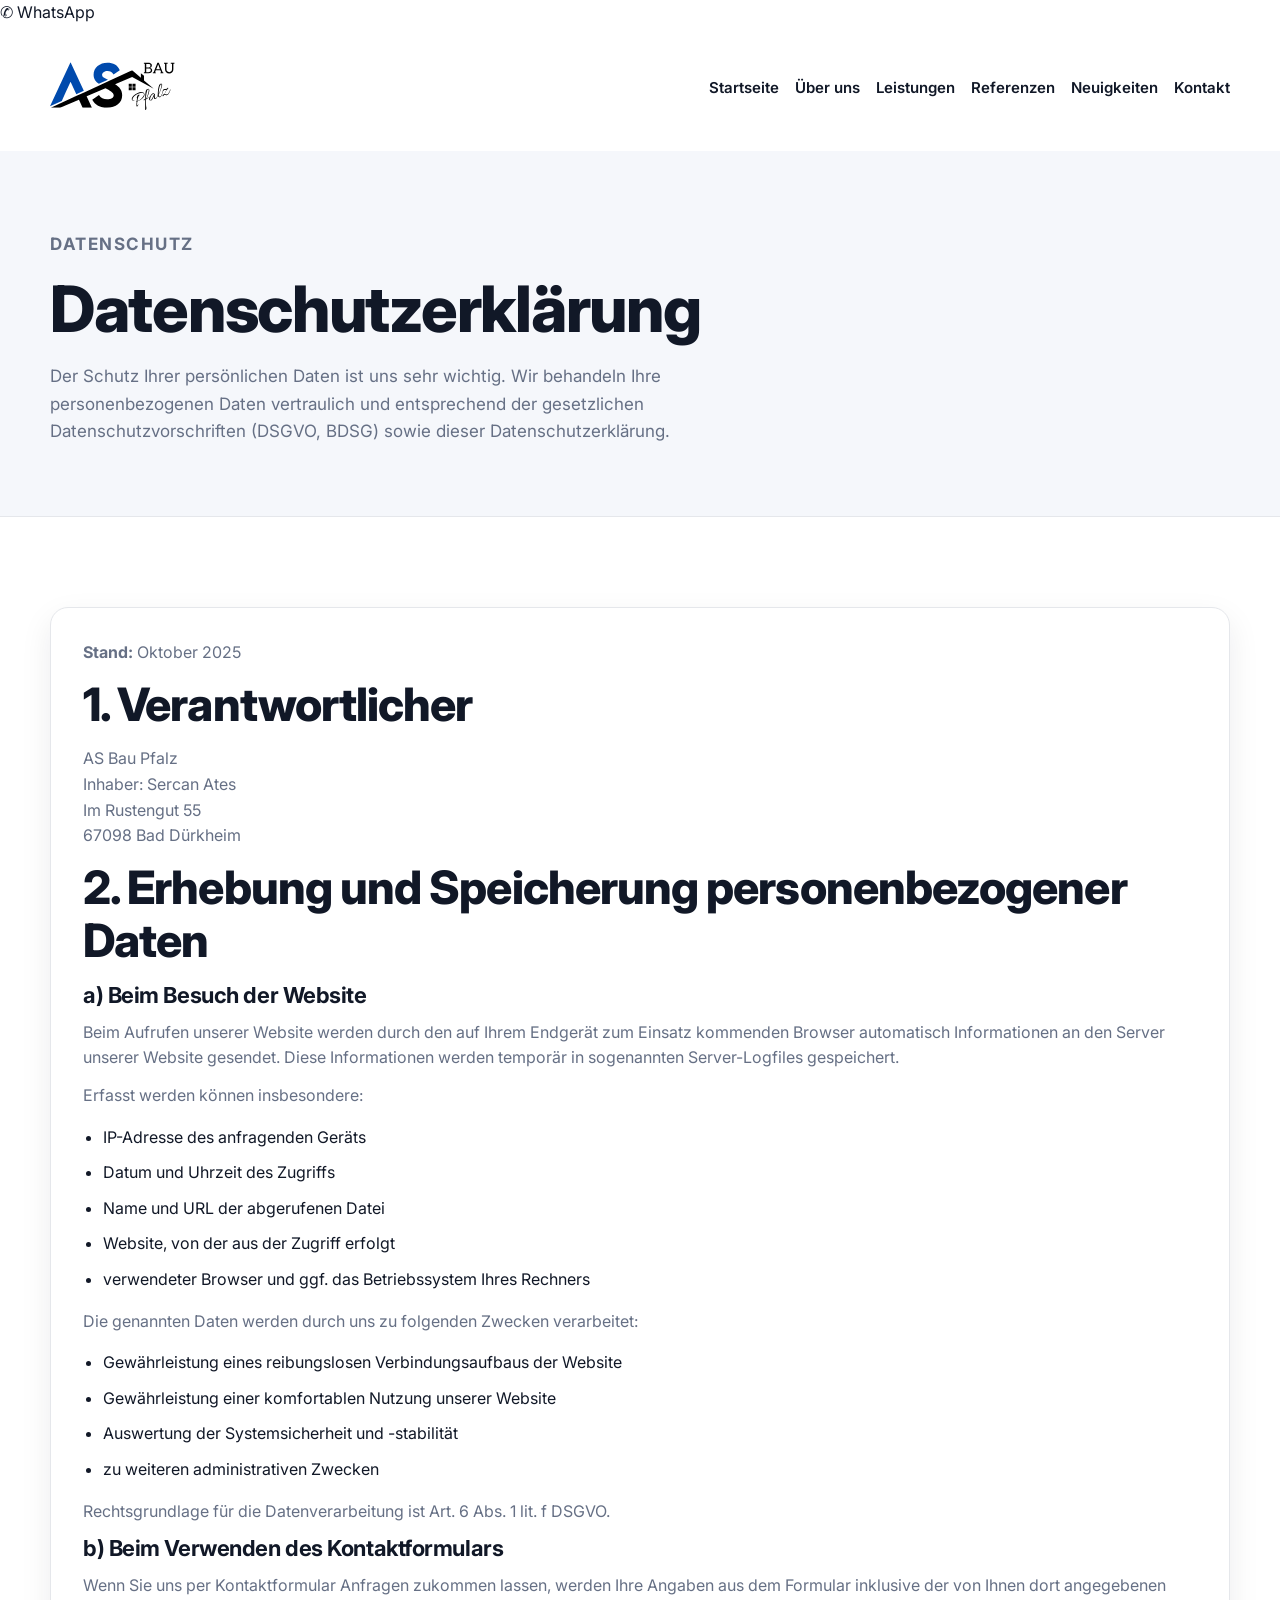
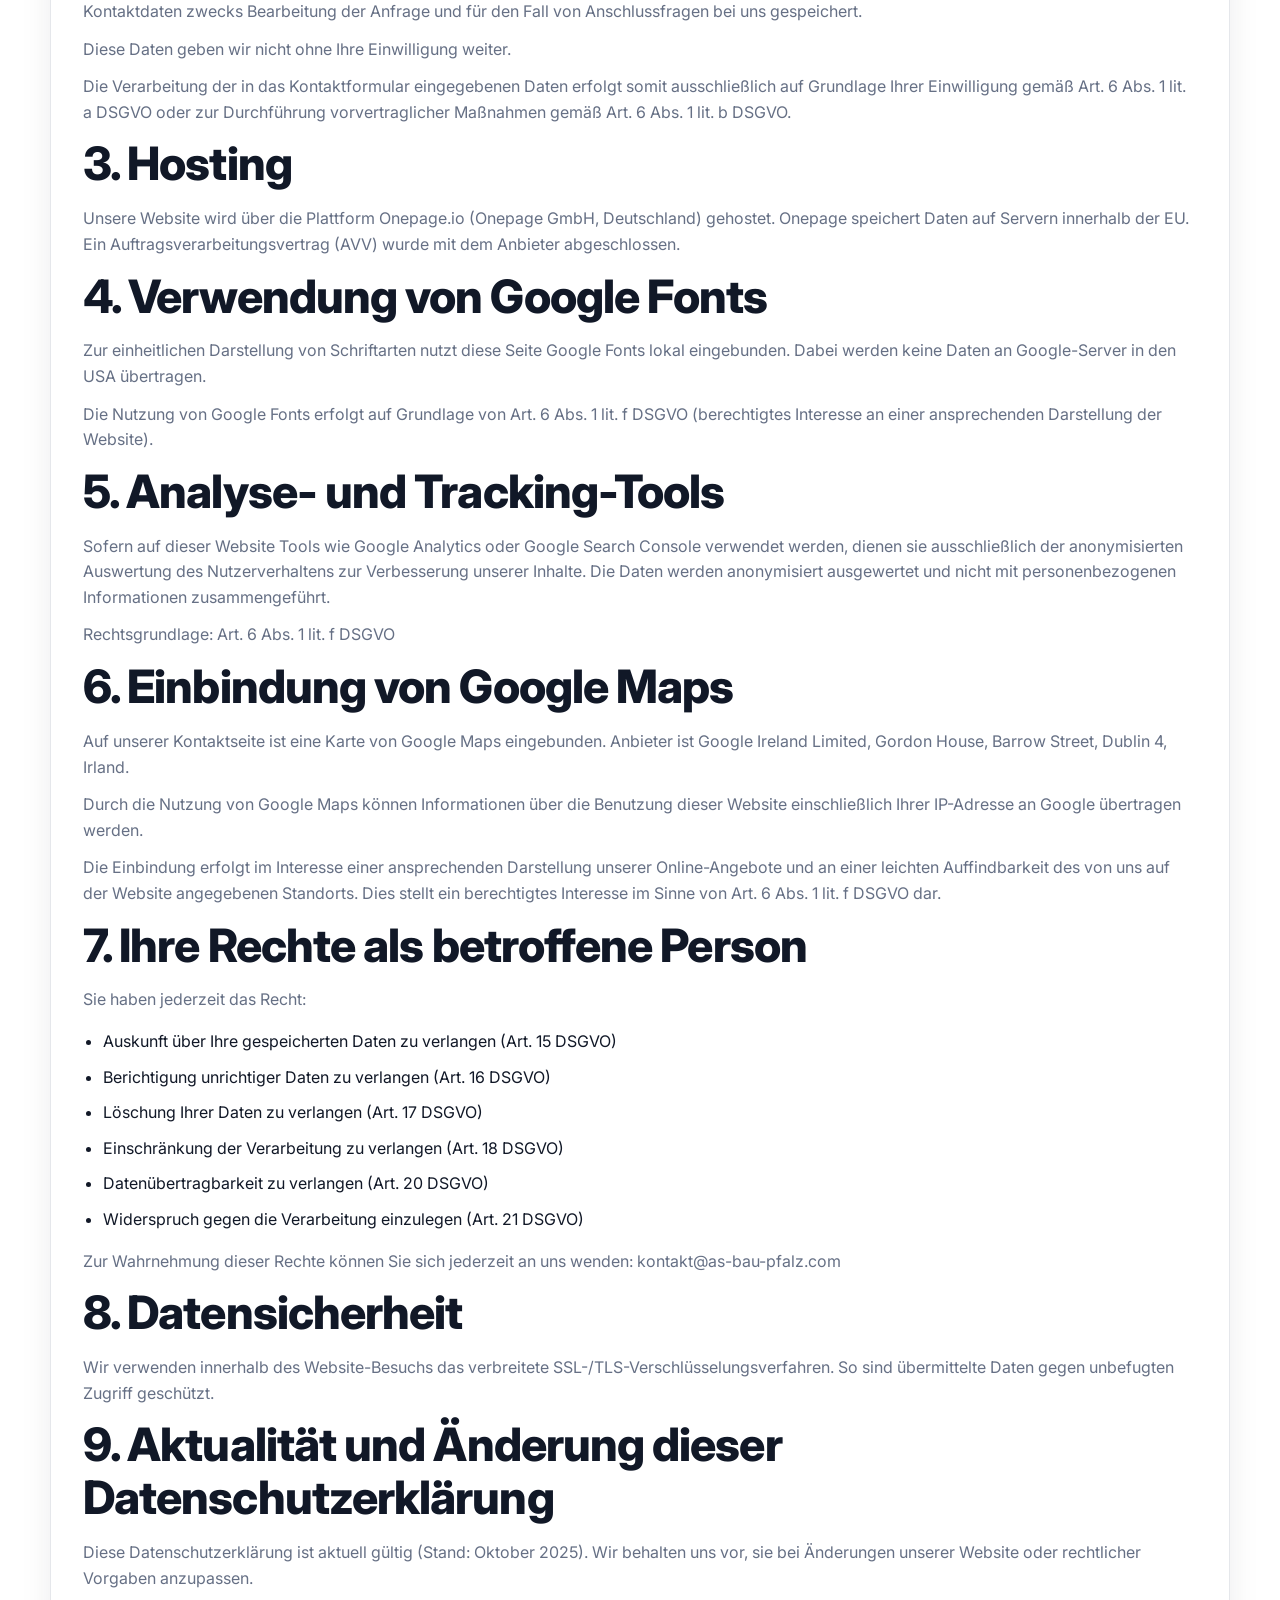
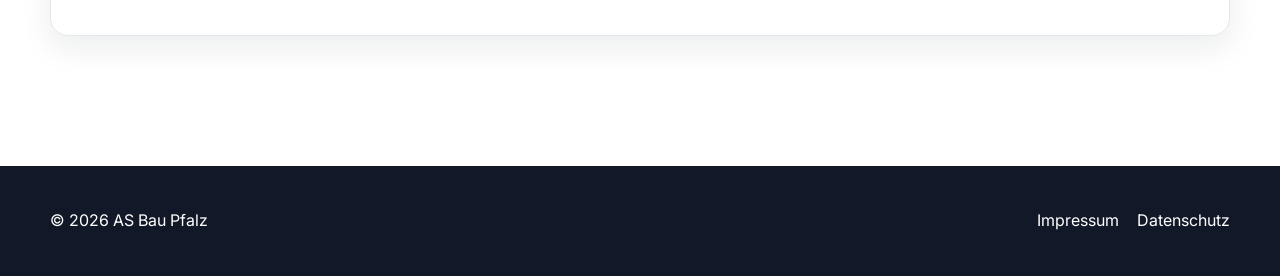
==== commit b3804cef: "Update datenschutz.html" ====
--- a/datenschutz.html
+++ b/datenschutz.html
@@ -7,6 +7,10 @@
   <meta name="description" content="Datenschutzerklärung von AS Bau Pfalz." />
   <link rel="stylesheet" href="style.css" />
 </head>
+  <a href="https://wa.me/491726021815" class="whatsapp-float" target="_blank" rel="noopener noreferrer" aria-label="WhatsApp Kontakt">
+  <span class="whatsapp-float-icon">✆</span>
+  <span class="whatsapp-float-text">WhatsApp</span>
+</a>
 <body>
   <header class="site-header">
     <div class="container nav-wrap">
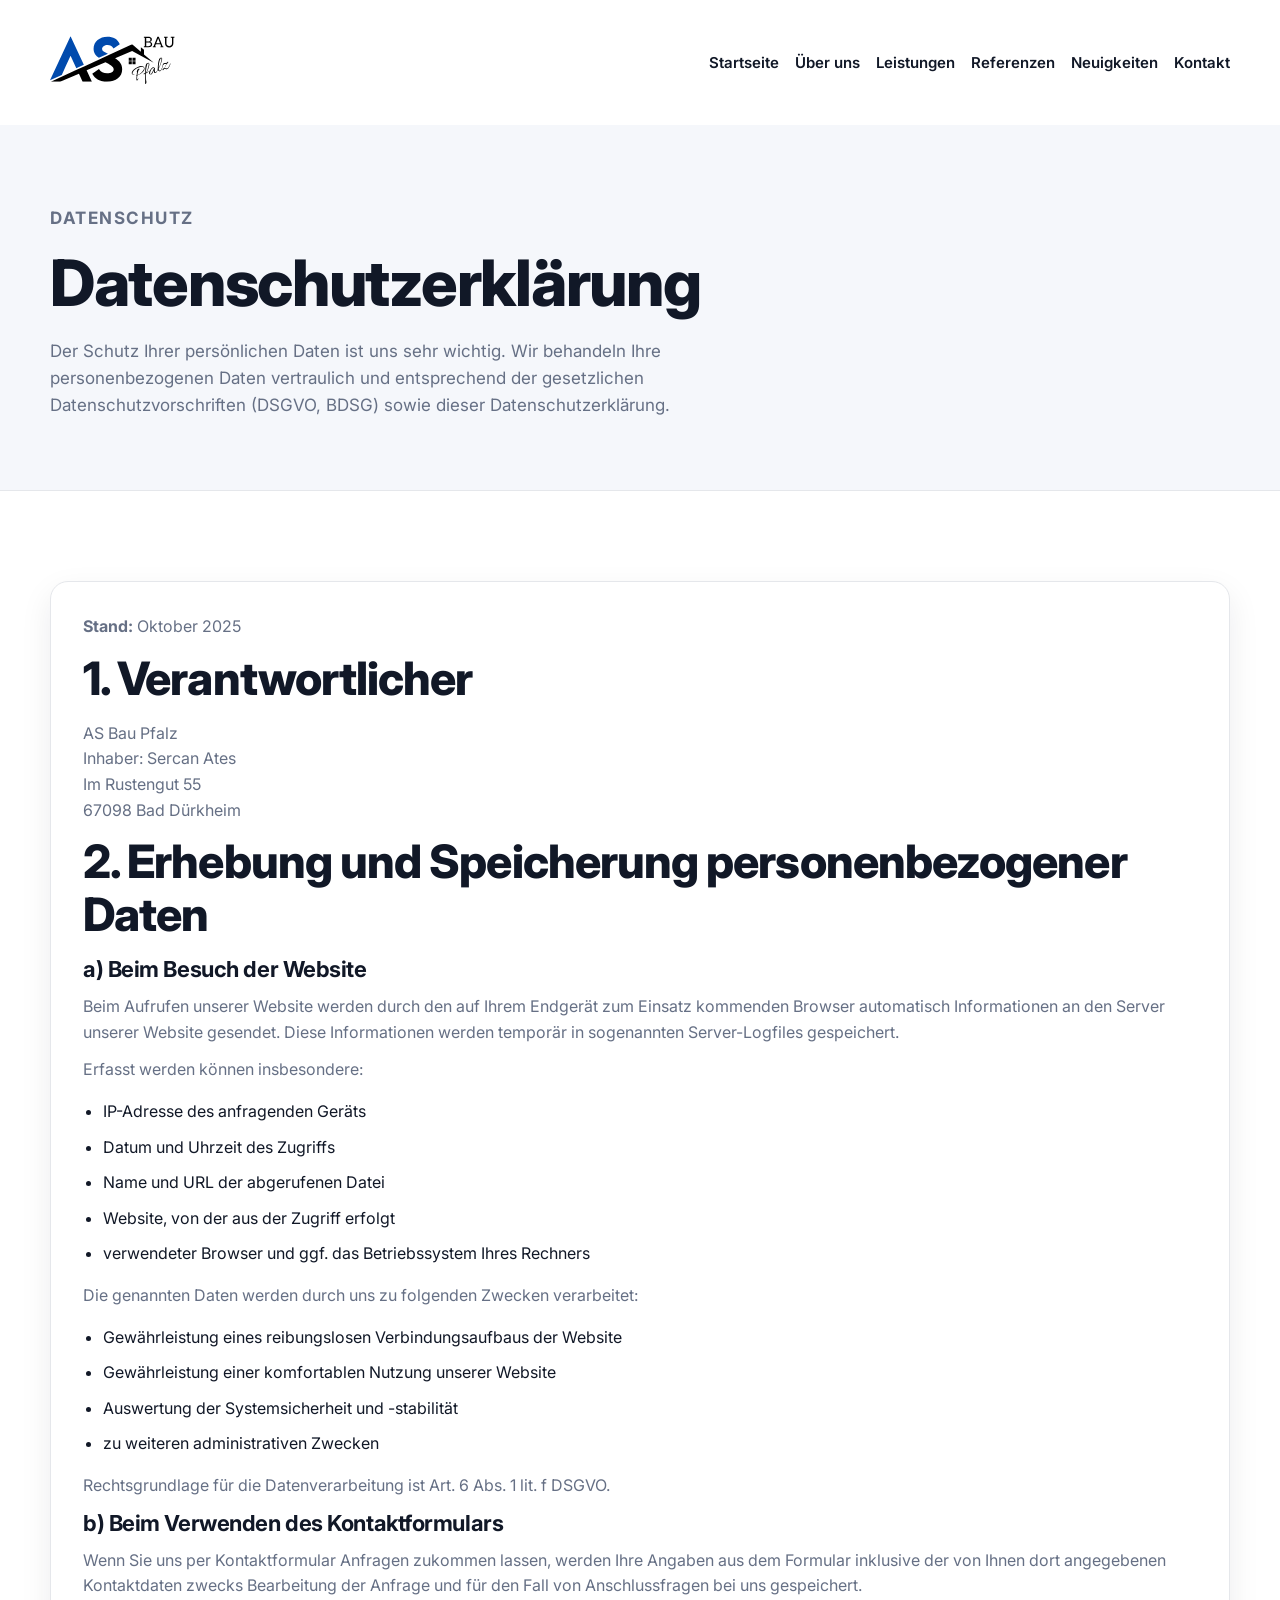
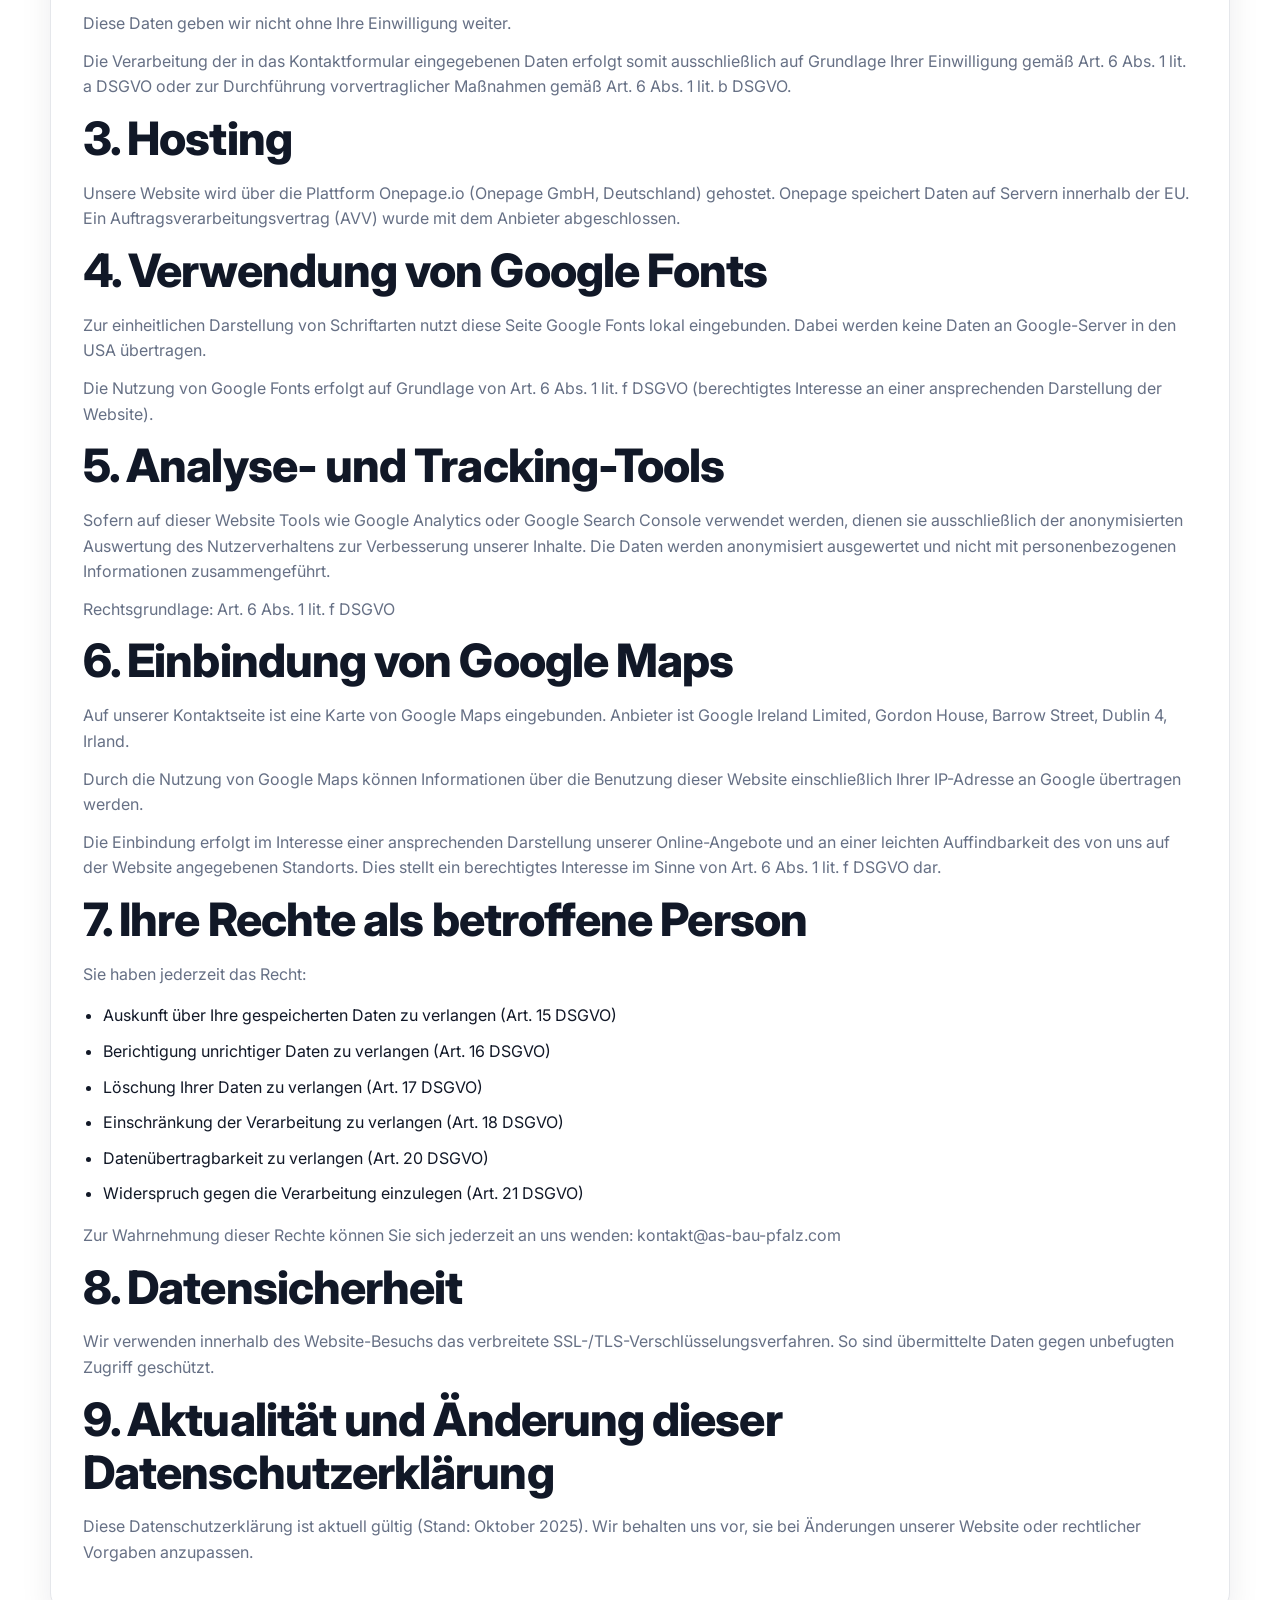
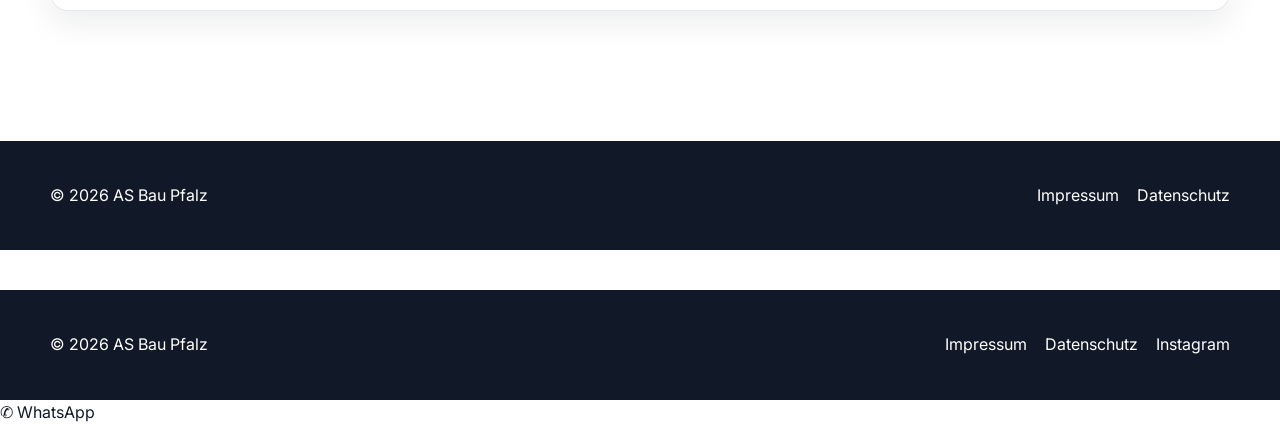
==== commit 8899ce89: "Update datenschutz.html" ====
--- a/datenschutz.html
+++ b/datenschutz.html
@@ -7,10 +7,6 @@
   <meta name="description" content="Datenschutzerklärung von AS Bau Pfalz." />
   <link rel="stylesheet" href="style.css" />
 </head>
-  <a href="https://wa.me/491726021815" class="whatsapp-float" target="_blank" rel="noopener noreferrer" aria-label="WhatsApp Kontakt">
-  <span class="whatsapp-float-icon">✆</span>
-  <span class="whatsapp-float-text">WhatsApp</span>
-</a>
 <body>
   <header class="site-header">
     <div class="container nav-wrap">
@@ -183,5 +179,26 @@
       </div>
     </div>
   </footer>
+    <footer class="site-footer">
+    <div class="container footer-wrap">
+      <p>© 2026 AS Bau Pfalz</p>
+      <div class="footer-links">
+        <a href="impressum.html">Impressum</a>
+        <a href="datenschutz.html">Datenschutz</a>
+        <a href="https://www.instagram.com/as_bau_pfalz/" target="_blank" rel="noopener noreferrer">Instagram</a>
+      </div>
+    </div>
+  </footer>
+
+  <a href="https://wa.me/491726021815?text=Hallo%20AS%20Bau%20Pfalz,%20ich%20habe%20eine%20Anfrage."
+     class="whatsapp-float"
+     target="_blank"
+     rel="noopener noreferrer"
+     aria-label="WhatsApp Kontakt">
+    <span class="whatsapp-float-icon">✆</span>
+    <span class="whatsapp-float-text">WhatsApp</span>
+  </a>
 </body>
 </html>
+</body>
+</html>
